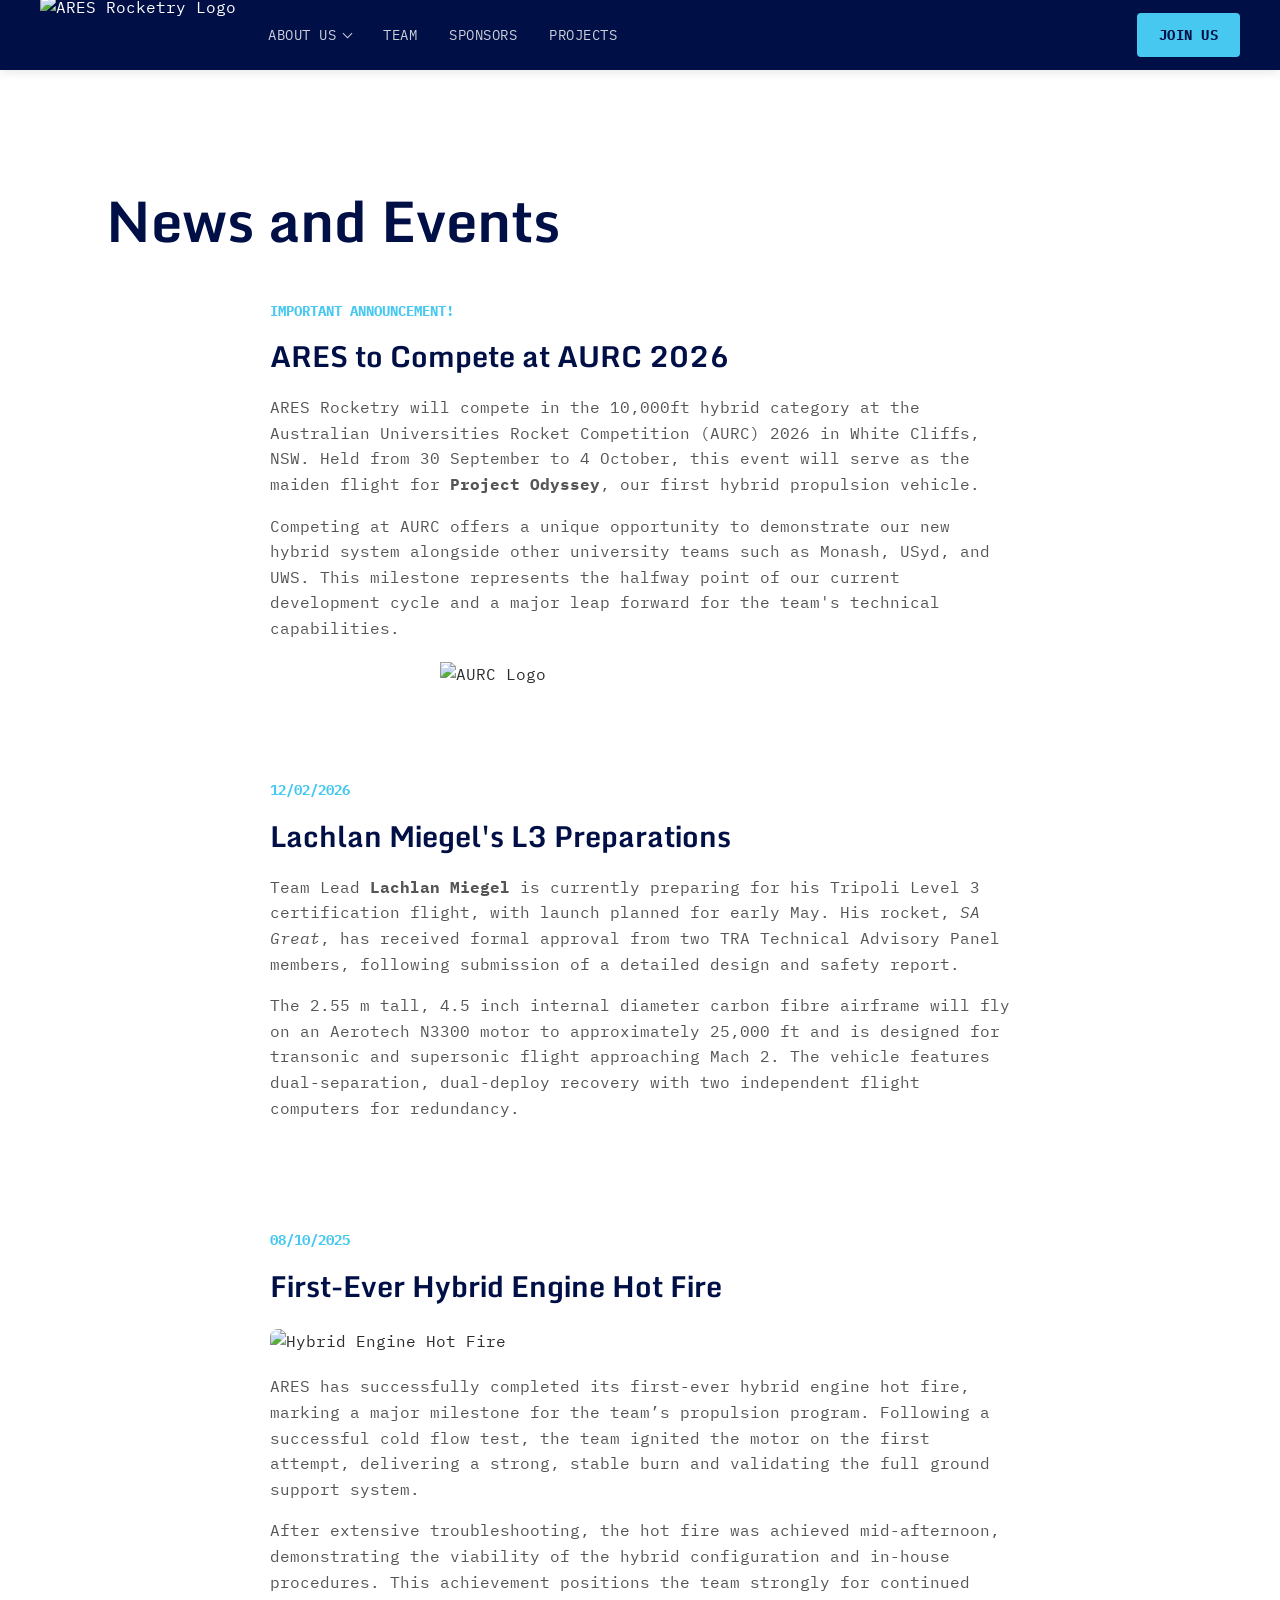
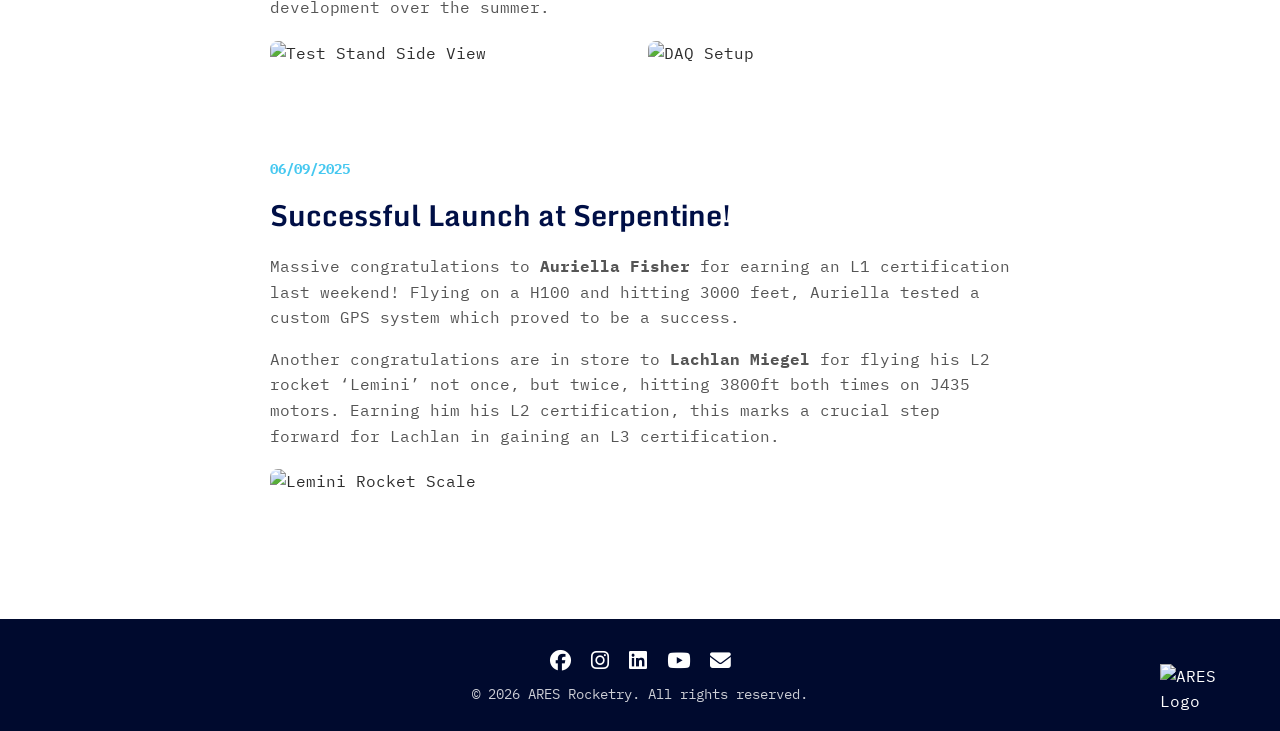
==== news/index.html @ e53140e3 "initial commit: home page has new section, header bar changed, team history moved to its own page" ====
<!DOCTYPE html>
<html lang="en">

<head>
    <meta charset="UTF-8">
    <meta name="viewport" content="width=device-width, initial-scale=1.0">
    <title>News & Events | ARES Rocketry</title>
    <!-- Google Fonts -->
    <link rel="preconnect" href="https://fonts.googleapis.com">
    <link rel="preconnect" href="https://fonts.gstatic.com" crossorigin>
    <link
        href="https://fonts.googleapis.com/css2?family=IBM+Plex+Mono:wght@300;400;600;700&family=Monda:wght@400;700&display=swap"
        rel="stylesheet">
    <link rel="stylesheet" href="../styles.css">
    <link rel="stylesheet" href="https://cdnjs.cloudflare.com/ajax/libs/font-awesome/6.5.1/css/all.min.css"
        crossorigin="anonymous" referrerpolicy="no-referrer">
    <link rel="icon" href="../assets/logos/ARES LOGO-WHITE-BLUE.png" type="image/png">
</head>

<body>

    <!-- Navigation -->
    <header class="header">
        <div class="header__container">
            <a href="/" class="logo">
                <img src="../assets/ares-logo.png" alt="ARES Rocketry Logo" class="logo__img">
            </a>

            <button class="nav-toggle" aria-label="Toggle navigation"><span class="hamburger"></span></button>
            <nav class="nav">
                <ul class="nav__list">
                    <li class="nav__item nav__item--dropdown">
                        <a href="../about/" class="nav__link" aria-haspopup="true">About Us</a>
                        <ul class="nav__dropdown" aria-label="About Us submenu">
                            <li><a href="../timeline/" class="nav__dropdown-link">Timeline</a></li>
                            <li><a href="../news/" class="nav__dropdown-link active">News</a></li>
                            <li><a href="../gallery/" class="nav__dropdown-link">Gallery</a></li>
                        </ul>
                    </li>
                    <li class="nav__item"><a href="../team/" class="nav__link">Team</a></li>
                    <li class="nav__item"><a href="../sponsors/" class="nav__link">Sponsors</a></li>
                    <li class="nav__item"><a href="../projects/" class="nav__link">Projects</a></li>
                    <li class="nav__item nav__item--mobile-only"><a href="../timeline/" class="nav__link">Timeline</a></li>
                    <li class="nav__item nav__item--mobile-only"><a href="../news/" class="nav__link active">News</a></li>
                    <li class="nav__item nav__item--mobile-only"><a href="../gallery/" class="nav__link">Gallery</a></li>
                    <li class="nav__item"><a href="../join/" class="nav__link btn btn--primary">Join Us</a></li>
                </ul>
            </nav>
        </div>
    </header>

    <main>
        <section class="section" style="padding-top: 120px;">
            <div class="container">
                <h1 class="section__title">News and Events</h1>

                <div style="max-width: 800px; margin: 0 auto;">
                    <!-- Article 4 -->
                    <div class="card" style="margin-bottom: 30px; padding: 30px;">
                        <span style="color: var(--color-secondary); font-weight: bold; font-size: 0.9rem;">IMPORTANT
                            ANNOUNCEMENT!</span>
                        <h3 style="margin-top: 10px; font-size: 1.8rem;">ARES to Compete at AURC 2026</h3>

                        <p>
                            ARES Rocketry will compete in the 10,000ft hybrid category at the Australian Universities
                            Rocket Competition (AURC) 2026 in White Cliffs, NSW. Held from 30 September to 4 October,
                            this event will serve as the maiden flight for <strong>Project Odyssey</strong>, our first
                            hybrid propulsion vehicle.
                        </p>
                        <p>
                            Competing at AURC offers a unique opportunity to demonstrate our new hybrid system alongside
                            other university teams such as Monash, USyd, and UWS. This milestone represents the
                            halfway point of our current development cycle and a major leap forward for the team's
                            technical capabilities.
                        </p>

                        <div style="margin-top: 20px; display: flex; justify-content: center;">
                            <img src="../assets/logos/AURClogo.png" alt="AURC Logo"
                                style="max-width: 400px; width: 100%; height: auto; object-fit: contain;">
                        </div>
                    </div>

                    <!-- Article 5 (L3 Attempt) -->
                    <div class="card" style="margin-bottom: 30px; padding: 30px;">
                        <span
                            style="color: var(--color-secondary); font-weight: bold; font-size: 0.9rem;">12/02/2026</span>
                        <h3 style="margin-top: 10px; font-size: 1.8rem;">Lachlan Miegel's L3 Preparations
                        </h3>
                        <p>
                            Team Lead <strong>Lachlan Miegel</strong> is currently preparing for his Tripoli Level 3
                            certification flight, with launch planned for early May. His rocket, <em>SA Great</em>, has
                            received formal approval from two TRA Technical Advisory Panel members, following submission
                            of a detailed design and safety report.
                        </p>
                        <p>
                            The 2.55 m tall, 4.5 inch internal diameter carbon fibre airframe will fly on an Aerotech
                            N3300 motor to approximately 25,000 ft and is designed for transonic and supersonic flight
                            approaching Mach 2. The vehicle features dual-separation, dual-deploy recovery with two
                            independent flight computers for redundancy.
                        </p>
                    </div>
                    <!-- Article 3 -->
                    <div class="card" style="margin-bottom: 30px; padding: 30px;">
                        <span
                            style="color: var(--color-secondary); font-weight: bold; font-size: 0.9rem;">08/10/2025</span>
                        <h3 style="margin-top: 10px; font-size: 1.8rem;">First-Ever Hybrid Engine Hot Fire</h3>

                        <!-- Feature Image -->
                        <div style="margin: 20px 0;">
                            <img src="../assets/ARES Photos/Propulsion/propulsion_1.png" alt="Hybrid Engine Hot Fire"
                                style="width: 100%; height: auto; border-radius: 8px; object-fit: cover; max-height: 400px;">
                        </div>

                        <p>
                            ARES has successfully completed its first-ever hybrid engine hot fire, marking a major
                            milestone for the team’s propulsion program. Following a successful cold flow test, the team
                            ignited the motor on the first attempt, delivering a strong, stable burn and validating the
                            full ground support system.
                        </p>
                        <p>
                            After extensive troubleshooting, the hot fire was achieved mid-afternoon, demonstrating the
                            viability of the hybrid configuration and in-house procedures. This achievement positions
                            the team strongly for continued development over the summer.
                        </p>
                        <div style="display: flex; gap: 15px; margin-top: 20px; flex-wrap: wrap;">
                            <img src="../assets/ARES Photos/Propulsion/test_stand_side.jpeg" alt="Test Stand Side View"
                                style="flex: 1; min-width: 200px; border-radius: 8px; object-fit: cover;">
                            <img src="../assets/ARES Photos/Propulsion/jack_daq.jpeg" alt="DAQ Setup"
                                style="flex: 1; min-width: 200px; border-radius: 8px; object-fit: cover;">
                        </div>
                    </div>

                    <!-- Article 1 -->
                    <div class="card" style="margin-bottom: 30px; padding: 30px;">
                        <span
                            style="color: var(--color-secondary); font-weight: bold; font-size: 0.9rem;">06/09/2025</span>
                        <h3 style="margin-top: 10px; font-size: 1.8rem;">Successful Launch at Serpentine!</h3>
                        <p>
                            Massive congratulations to <strong>Auriella Fisher</strong> for earning an L1 certification
                            last weekend! Flying on a H100 and hitting 3000 feet, Auriella tested a custom GPS system
                            which proved to be a success.
                        </p>
                        <p>
                            Another congratulations are in store to <strong>Lachlan Miegel</strong> for flying his L2
                            rocket ‘Lemini’ not once, but twice, hitting 3800ft both times on J435 motors. Earning him
                            his L2
                            certification, this marks a crucial step forward for Lachlan in gaining an L3 certification.
                        </p>
                        <div style="display: flex; gap: 15px; margin-top: 20px; flex-wrap: wrap;">
                            <img src="../assets/ARES Photos/news_posts/leminiScale.jpeg" alt="Lemini Rocket Scale"
                                style="flex: 1; min-width: 250px; border-radius: 8px; object-fit: cover;">
                        </div>
                    </div>
                </div>
            </div>
        </section>
    </main>

    <footer class="footer">
        <div class="container footer__container">
            <div class="footer__copyright">
                <p>
                    &copy;
                    <script>document.write(new Date().getFullYear())</script>
                    ARES Rocketry. All rights reserved.
                </p>
            </div>

            <div class="footer__socials">
                <a href="https://www.facebook.com/unimelbARES/" target="_blank" rel="noopener" aria-label="Facebook">
                    <i class="fab fa-facebook"></i>
                </a>
                <a href="https://www.instagram.com/aresunimelb/?hl=en" target="_blank" rel="noopener"
                    aria-label="Instagram">
                    <i class="fab fa-instagram"></i>
                </a>
                <a href="https://au.linkedin.com/company/aresunimelb" target="_blank" rel="noopener"
                    aria-label="LinkedIn">
                    <i class="fab fa-linkedin"></i>
                </a>
                <a href="https://www.youtube.com/channel/UCSasWA_I84a9hVrnzslJ3YQ" target="_blank" rel="noopener"
                    aria-label="YouTube">
                    <i class="fab fa-youtube"></i>
                </a>
                <a href="mailto:ares-rocketry@unimelb.edu.au" aria-label="Email">
                    <i class="fas fa-envelope"></i>
                </a>
            </div>

            <div class="footer__logo">
                <img src="../assets/ares-logo.png" alt="ARES Logo">
            </div>
        </div>
    </footer>
    <script src="../script.js"></script>
</body>

</html>
---- styles.css ----
:root {
    /* Colors - University of Melbourne ARES Theme */
    --color-primary: #000f46;
    /* Deep Navy */
    --color-secondary: #46c8f0;
    /* Light Cyan/Blue */
    --color-white: #ffffff;
    --color-bg-light: #f5f7fa;
    --color-text-main: #2d2d2d;
    --color-text-muted: #555555;

    /* Typography */
    --font-heading: 'Monda', sans-serif;
    --font-body: 'IBM Plex Mono', monospace;

    /* Spacing */
    --spacing-sm: 8px;
    --spacing-md: 16px;
    --spacing-lg: 32px;
    --spacing-xl: 64px;

    /* Border Radius */
    --radius-sm: 4px;
    --radius-md: 8px;

    /* Shadows */
    --shadow-card: 0 4px 12px rgba(0, 0, 0, 0.08);
    --shadow-hover: 0 8px 24px rgba(0, 0, 0, 0.12);
}

/* Reset & Global */
* {
    box-sizing: border-box;
    margin: 0;
    padding: 0;
}

html {
    scroll-behavior: smooth;
    height: 100%;
}

body {
    font-family: var(--font-body);
    background-color: var(--color-white);
    color: var(--color-text-main);
    line-height: 1.6;
    overflow-x: hidden;
    min-height: 100%;
    display: flex;
    flex-direction: column;
}

main {
    flex: 1;
}

img {
    max-width: 100%;
    display: block;
}

a {
    text-decoration: none;
    color: inherit;
    transition: color 0.2s ease;
}

ul {
    list-style: none;
}

/* Typography */
h1,
h2,
h3,
h4,
h5,
h6 {
    font-family: var(--font-heading);
    font-weight: 700;
    color: var(--color-primary);
    margin-bottom: var(--spacing-md);
}

h1 {
    font-size: 3.5rem;
    line-height: 1.1;
}

h2 {
    font-size: 2.5rem;
    text-align: center;
    position: relative;
    padding-bottom: var(--spacing-sm);
}

h2::after {
    content: '';
    display: block;
    width: 60px;
    height: 3px;
    background: var(--color-secondary);
    margin: var(--spacing-sm) auto 0;
}

p {
    margin-bottom: var(--spacing-md);
    color: var(--color-text-muted);
}

/* Layout Utilities */
.container {
    width: 90%;
    max-width: 1100px;
    margin: 0 auto;
    padding: 0 var(--spacing-md);
}

.section {
    padding: var(--spacing-xl) 0;
}

.section:nth-child(even) {
    background-color: var(--color-bg-light);
}

/* Header */
.header {
    position: sticky;
    top: 0;
    left: 0;
    width: 100%;
    z-index: 1000;
    background: var(--color-primary);
    color: var(--color-white);
    box-shadow: 0 2px 10px rgba(0, 0, 0, 0.1);
}

.header__container {
    display: flex;
    justify-content: space-between;
    align-items: center;
    height: 70px;
    padding: 0 40px;
    max-width: none;
    width: 100%;
}

/* Logo Dropdown */
.logo {
    display: block;
    cursor: pointer;
    flex-shrink: 0;
}

.logo__img {
    height: 80px;
    width: auto;
    display: block;
    border-radius: 0;
    /* hard reset */
    background: none;
    /* remove badge background */
    padding: 0;
    /* remove badge padding */
}

/* Header brand group - not used in new design */
.header__brand-group {
    display: none;
}

.extra-menu-container,
.extra-menu-btn,
.extra-dropdown-menu {
    display: none;
}

/* Navigation list */
.nav__list {
    display: flex;
    height: 70px;
}

.nav__item {
    height: 100%;
    display: flex;
    align-items: center;
}

.nav__link {
    padding: 0 var(--spacing-md);
    height: 100%;
    display: flex;
    align-items: center;
    font-weight: 400;
    font-size: 0.9rem;
    text-transform: uppercase;
    letter-spacing: 0.5px;
    color: rgba(255, 255, 255, 0.8);
    transition: background 0.3s ease, color 0.3s ease;
}

.nav__link:hover {
    background: rgba(255, 255, 255, 0.1);
    color: var(--color-white);
}

/* Active page highlight */
.nav__link.active {
    color: var(--color-white);
    border-bottom: 2px solid var(--color-secondary);
}

/* Special styling for Join Us button in nav */
.nav__link.btn {
    background: var(--color-secondary);
    color: var(--color-primary);
    height: auto;
    padding: 8px 20px;
    border-radius: var(--radius-sm);
    margin-left: var(--spacing-md);
}

.nav__link.btn:hover {
    background: #fff;
}

/* Desktop header navigation. */
@media (min-width: 769px) {
    .nav {
        flex: 1;
        margin-left: var(--spacing-md);
    }

    .nav__list {
        width: 100%;
    }

    .nav__item:last-child {
        margin-left: auto;
    }

    .nav__item:last-child .nav__link.btn {
        margin-left: 0;
    }

    .nav__item--mobile-only {
        display: none;
    }

    .nav__item--dropdown {
        position: relative;
    }

    .nav__item--dropdown > .nav__link::after {
        content: '';
        width: 6px;
        height: 6px;
        margin-left: 8px;
        border-right: 1px solid currentColor;
        border-bottom: 1px solid currentColor;
        transform: translateY(-2px) rotate(45deg);
    }

    .nav__dropdown {
        position: absolute;
        top: 100%;
        left: 0;
        min-width: 180px;
        padding: var(--spacing-xs) 0;
        background: var(--color-primary);
        box-shadow: 0 8px 20px rgba(0, 0, 0, 0.2);
        opacity: 0;
        visibility: hidden;
        transform: translateY(-6px);
        transition: opacity 0.2s ease, transform 0.2s ease, visibility 0.2s ease;
    }

    .nav__item--dropdown:hover .nav__dropdown,
    .nav__item--dropdown:focus-within .nav__dropdown {
        opacity: 1;
        visibility: visible;
        transform: translateY(0);
    }

    .nav__dropdown-link {
        display: block;
        padding: 12px var(--spacing-md);
        color: rgba(255, 255, 255, 0.8);
        font-size: 0.9rem;
        font-weight: 400;
        letter-spacing: 0.5px;
        text-transform: uppercase;
        white-space: nowrap;
        transition: background 0.3s ease, color 0.3s ease;
    }

    .nav__dropdown-link:hover,
    .nav__dropdown-link:focus-visible {
        background: rgba(255, 255, 255, 0.1);
        color: var(--color-white);
    }

    .nav__dropdown-link.active {
        background: rgba(255, 255, 255, 0.1);
        color: var(--color-white);
        box-shadow: inset 2px 0 var(--color-secondary);
    }
}

.nav__dropdown {
    display: none;
}

@media (min-width: 769px) {
    .nav__dropdown {
        display: block;
    }
}

/* Mobile Nav Toggle */
.nav-toggle {
    display: none;
    background: none;
    border: none;
    cursor: pointer;
    padding: var(--spacing-sm);
}

.hamburger {
    display: block;
    width: 24px;
    height: 2px;
    background: var(--color-white);
    position: relative;
    transition: background 0.3s;
}

.hamburger::before,
.hamburger::after {
    content: '';
    position: absolute;
    width: 100%;
    height: 2px;
    background: var(--color-white);
    left: 0;
    transition: top 0.3s, transform 0.3s;
}

.hamburger::before {
    top: -6px;
}

.hamburger::after {
    top: 6px;
}

/* Buttons */
.btn {
    display: inline-block;
    padding: 12px 28px;
    border-radius: var(--radius-sm);
    font-family: var(--font-body);
    font-weight: 700;
    text-transform: uppercase;
    cursor: pointer;
    transition: all 0.3s ease;
    border: 2px solid transparent;
    text-align: center;
}

.btn--primary {
    background: var(--color-secondary);
    color: var(--color-primary);
}

.btn--primary:hover {
    background: #3bb0d6;
    color: var(--color-white);
}

.btn--large {
    padding: 14px 34px;
    font-size: 1.1rem;
}

.btn--outline {
    background: transparent;
    border-color: var(--color-white);
    color: var(--color-white);
}

.btn--outline:hover {
    background: var(--color-white);
    color: var(--color-primary);
}

/* Hero Section */
.hero {
    height: 100vh;
    min-height: 100vh;
    display: flex;
    align-items: center;
    position: relative;
    overflow: hidden;
    color: var(--color-white);
    margin-top: -70px;
    padding-top: 70px;
}

.parallax-background {
    position: absolute;
    inset: -18%;
    z-index: 0;
    background-size: cover;
    background-position: center;
    background-repeat: no-repeat;
    pointer-events: none;
    transform: translate3d(0, var(--parallax-y, 0), 0);
    will-change: transform;
}

.hero__background {
    background-image: linear-gradient(rgba(0, 15, 70, 0.8), rgba(0, 15, 70, 0.6)), url('assets/ARES Photos/clean_florence.png');
}

.hero__container {
    display: flex;
    align-items: center;
    justify-content: space-between;
    gap: var(--spacing-xl);
    width: 100%;
    position: relative;
    z-index: 1;
}

.hero__content {
    max-width: 600px;
    margin-top: 70px;
    flex: 1;
}

.hero__logo {
    flex-shrink: 0;
    display: flex;
    align-items: center;
    justify-content: center;
}

.hero__logo-img {
    width: 500px;
    height: auto;
    filter: drop-shadow(0 10px 30px rgba(0, 0, 0, 0.5));
}

.hero__title {
    color: var(--color-white);
    margin-bottom: var(--spacing-md);
    text-shadow: 0 2px 4px rgba(0, 0, 0, 0.3);
}

.hero__subtitle {
    font-size: 1.4rem;
    color: rgba(255, 255, 255, 0.9);
    margin-bottom: var(--spacing-lg);
    font-weight: 300;
}

.hero__actions {
    display: flex;
    gap: var(--spacing-md);
}

.home-page .hero__container {
    justify-content: center;
}

.home-page .hero__content {
    max-width: 1000px;
    margin: 0 auto;
    text-align: center;
}

.home-page .hero__subtitle {
    font-size: 3.5rem;
    line-height: 1.25;
    font-family: var(--font-body);
}

.home-page .home-feature__text {
    font-size: 2.8rem;
    line-height: 1.25;
}

.home-page .hero__actions {
    justify-content: center;
}

.home-feature {
    min-height: 50vh;
    display: flex;
    align-items: center;
    position: relative;
    overflow: hidden;
    color: var(--color-white);
}

.home-feature__background {
    background-image: linear-gradient(rgba(25, 25, 25, 0.82), rgba(50, 50, 50, 0.68)), url('assets/ARES Photos/Propulsion/hotfire.jpeg');
}

.home-feature__content {
    width: 100%;
    text-align: center;
    position: relative;
    z-index: 1;
}

.home-feature__text {
    max-width: 1000px;
    margin: 0 auto;
    color: rgba(255, 255, 255, 0.9);
    font-family: var(--font-body);
    font-weight: 300;
}

.home-feature__button {
    margin-top: var(--spacing-lg);
}

@media (prefers-reduced-motion: reduce) {
    .parallax-background {
        transform: none;
        will-change: auto;
    }
}

.visually-hidden {
    position: absolute;
    width: 1px;
    height: 1px;
    padding: 0;
    margin: -1px;
    overflow: hidden;
    clip: rect(0, 0, 0, 0);
    white-space: nowrap;
    border: 0;
}

/* About Section */
.about__grid {
    display: grid;
    grid-template-columns: 1fr 1fr;
    gap: var(--spacing-xl);
    align-items: center;
}

.about__visual img {
    border-radius: var(--radius-md);
    box-shadow: var(--shadow-card);
}

/* Team Section */
.grid-4-col {
    display: grid;
    grid-template-columns: repeat(4, 1fr);
    gap: var(--spacing-lg);
}

@media (max-width: 900px) {
    .grid-4-col {
        grid-template-columns: repeat(2, 1fr);
    }
}

@media (max-width: 600px) {
    .grid-4-col {
        grid-template-columns: 1fr;
    }
}

.team__grid {
    display: grid;
    grid-template-columns: repeat(auto-fit, minmax(280px, 1fr));
    gap: var(--spacing-lg);
}

/* Team Cards */
.team-card {
    background: var(--color-white);
    border-radius: var(--radius-md);
    overflow: hidden;
    box-shadow: 0 4px 12px rgba(0, 0, 0, 0.1);
    transition: transform 0.3s, box-shadow 0.3s;
    display: flex;
    flex-direction: column;
}

.team-card:hover {
    transform: translateY(-5px);
    box-shadow: 0 8px 20px rgba(0, 0, 0, 0.15);
}

.team-card__image-placeholder {
    width: 100%;
    aspect-ratio: 3 / 4;
    background: linear-gradient(135deg, #667eea 0%, #764ba2 100%);
    display: flex;
    align-items: center;
    justify-content: center;
    position: relative;
    overflow: hidden;
}

.team-card__image-placeholder::before {
    content: '';
    position: absolute;
    width: 100%;
    height: 100%;
    background: rgba(255, 255, 255, 0.1);
}

.team-card__name {
    font-size: 1.25rem;
    font-weight: 700;
    margin: 20px 20px 8px 20px;
    color: var(--color-text-dark);
    text-align: center;
}

.team-card__role {
    font-size: 0.95rem;
    color: var(--color-primary);
    font-weight: 600;
    margin: 0 20px 20px 20px;
    text-align: center;
    text-transform: uppercase;
    letter-spacing: 0.5px;
}

/* Sponsors Section */
.sponsors__grid {
    display: grid;
    grid-template-columns: repeat(auto-fit, minmax(180px, 1fr));
    gap: var(--spacing-lg);
    align-items: center;
    max-width: 900px;
    margin: 0 auto;
}

.sponsor-logo {
    height: 100px;
    background: var(--color-white);
    display: flex;
    align-items: center;
    justify-content: center;
    border: 1px solid #eee;
    border-radius: var(--radius-md);
    color: #ccc;
    font-weight: bold;
    transition: border-color 0.3s;
}

.sponsor-logo:hover {
    border-color: var(--color-secondary);
}

/* Join Section */
.join {
    background: var(--color-white);
    padding-top: 120px;
}

.join .section__title {
    color: var(--color-primary);
    margin-bottom: 30px;
}


/* Join Page Styles */
.join__card {
    max-width: 900px;
    margin: 0 auto;
    padding: 50px;
    background: var(--color-white);
    text-align: left;
}


.join__card .intro-text {
    font-size: 1.1rem;
    line-height: 1.8;
    margin-bottom: 40px;
}

.join__card h2 {
    color: var(--color-primary);
    margin-top: 40px;
    margin-bottom: 20px;
    font-size: 1.8rem;
}

.recruitment-steps {
    margin: 20px 0 20px 30px;
    line-height: 1.8;
}

.recruitment-steps li {
    margin-bottom: 12px;
    font-weight: 500;
}

.eligibility-list {
    margin: 20px 0 20px 30px;
    line-height: 1.8;
}

.eligibility-list li {
    margin-bottom: 12px;
}

.alternative-options {
    margin-top: 30px;
    display: grid;
    gap: 25px;
}

.option-card {
    background: var(--color-bg-light);
    padding: 25px;
    border-radius: var(--radius-md);
    border-left: 4px solid var(--color-secondary);
}

.option-card h3 {
    color: var(--color-primary);
    margin-bottom: 12px;
    font-size: 1.3rem;
}

.option-card p {
    margin: 0;
    line-height: 1.7;
}

.option-card a {
    color: var(--color-primary);
    font-weight: 600;
    text-decoration: underline;
}

.option-card a:hover {
    color: var(--color-secondary);
}

/* Footer */
.footer {
    background: #000a2e;
    /* Darker Navy */
    color: var(--color-white);
    padding: 16px 0;
}

.footer__container {
    display: flex;
    flex-direction: column;
    justify-content: center;
    align-items: center;
    gap: 6px;
    max-width: none;
    min-height: 80px;
    width: 100%;
    padding: 0 40px;
    position: relative;
}

.footer__copyright {
    order: 2;
    text-align: center;
}

.footer__copyright p {
    margin: 0;
    font-size: 0.85rem;
    color: rgba(255, 255, 255, 0.8);
}

.footer__socials {
    display: flex;
    gap: 20px;
    align-items: center;
    order: 1;
    flex-shrink: 0;
}

.footer__socials a {
    color: var(--color-white);
    font-size: 1.3rem;
    transition: color 0.3s ease, transform 0.3s ease;
    display: inline-block;
}

.footer__socials a:hover {
    color: var(--color-secondary);
    transform: scale(1.1);
}

.footer__logo {
    display: flex;
    justify-content: flex-end;
    align-items: flex-end;
    position: absolute;
    right: 40px;
    bottom: 0;
}

.footer__logo img {
    width: 80px;
    height: auto;
}

/* Sub-team Blocks */
.subteam-block {
    display: grid;
    grid-template-columns: 1fr;
    gap: var(--spacing-xl);
    margin-bottom: var(--spacing-xl);
    align-items: start;
    padding: var(--spacing-lg);
    background: var(--color-white);
    border-radius: var(--radius-md);
    box-shadow: var(--shadow-card);
}

.subteam-block__content {
    grid-column: 1;
    grid-row: 1;
}

.subteam-block__image {
    grid-column: 1;
    width: 100%;
    min-height: 500px;
}

/* Support for multiple images - display below text at full width */
.subteam-block:has(.subteam-block__image:nth-child(3)) .subteam-block__image:nth-child(2) {
    grid-row: 2;
}

.subteam-block:has(.subteam-block__image:nth-child(3)) .subteam-block__image:nth-child(3) {
    grid-row: 3;
}

/* Single image layout */
.subteam-block:has(.subteam-block__image:nth-child(2):last-child) .subteam-block__image {
    grid-row: 2;
}

.subteam-block.reverse {
    direction: RTL;
}

.subteam-block.reverse .subteam-block__content {
    direction: LTR;
}

.subteam-block__content h3 {
    margin-bottom: var(--spacing-sm);
    color: var(--color-primary);
}

.subteam-leads {
    color: var(--color-secondary);
    font-style: italic;
    margin-bottom: var(--spacing-md);
}

.responsibility-list {
    list-style-type: disc;
    margin-left: 20px;
}

.responsibility-list li {
    margin-bottom: 8px;
}

.placeholder-img {
    width: 100%;
    height: 300px;
    background: #f0f0f0;
    border: 2px dashed #ddd;
    display: flex;
    align-items: center;
    justify-content: center;
    color: #999;
    font-weight: bold;
    border-radius: var(--radius-md);
}

/* Footer Fixes (Resetting previous block to match new structure if duplicates exist, ensuring cleanliness) */
/* The styles above handle the new footer structure. */

/* Responsive */
@media (max-width: 768px) {
    .subteam-block {
        grid-template-columns: 1fr;
    }

    .subteam-block.reverse {
        direction: LTR;
    }

    h1 {
        font-size: 2.5rem;
    }

    h2 {
        font-size: 2rem;
    }

    .header__container {
        padding: 0 var(--spacing-md);
    }

    .logo-dropdown-menu {
        position: static;
        box-shadow: none;
        margin-top: 0;
        padding-left: 20px;
        background: transparent;
    }

    .logo-dropdown-menu a {
        color: rgba(255, 255, 255, 0.8);
    }

    .nav-toggle {
        display: block;
    }

    .nav {
        position: fixed;
        top: 70px;
        left: 0;
        width: 100%;
        background: var(--color-primary);
        padding: 0;
        max-height: 0;
        overflow: hidden;
        transition: max-height 0.3s ease;
        border-top: 1px solid rgba(255, 255, 255, 0.1);
    }

    .nav.nav--open {
        max-height: 450px;
    }

    .nav__list {
        flex-direction: column;
        height: auto;
    }

    .nav__item {
        width: 100%;
        height: 50px;
    }

    .nav__link {
        width: 100%;
        padding: 0 var(--spacing-lg);
    }

    .nav__link.btn {
        margin: 10px var(--spacing-lg);
        text-align: center;
        width: calc(100% - 64px);
    }

    .about__grid {
        grid-template-columns: 1fr;
    }

    .footer__container {
        grid-template-columns: 1fr;
    }

    /* Hero mobile adjustments */
    .hero__container {
        flex-direction: column;
        text-align: center;
    }

    .hero__logo {
        display: flex;
        order: -1;
        margin-bottom: var(--spacing-lg);
    }

    .hero__logo-img {
        width: 350px;
        max-width: 90%;
    }

    .hero__content {
        margin-top: 0;
    }

    .hero__actions {
        justify-content: center;
        flex-wrap: wrap;
        padding-bottom: 40px;
    }

    .section.projects {
        padding: 60px 0;
    }

    .project-display {
        padding: 20px;
    }

    .project-hero {
        margin: -20px -20px 20px -20px;
        /* Pull full width (negative margin to counteract padding) */
        width: calc(100% + 40px);
        margin-bottom: 20px;
        border-radius: 8px 8px 0 0;
    }

    .project-hero img {
        height: 250px;
    }

    .project-hero-overlay {
        padding: 20px;
    }

    .project-title {
        font-size: 1.8rem;
    }

    .specs-grid {
        grid-template-columns: 1fr;
        /* Stack specs */
        gap: 15px;
    }
}

/* --- Gallery Styles --- */
.gallery-container {
    column-count: 4;
    column-gap: 20px;
    padding: 20px 0;
}

@media (max-width: 1200px) {
    .gallery-container {
        column-count: 3;
    }
}

@media (max-width: 800px) {
    .gallery-container {
        column-count: 2;
    }
}

@media (max-width: 500px) {
    .gallery-container {
        column-count: 1;
    }
}

.gallery-item {
    width: 100%;
    padding: 0;
    border: 0;
    background: transparent;
    font: inherit;
    text-align: left;
    break-inside: avoid;
    margin-bottom: 20px;
    position: relative;
    cursor: pointer;
    overflow: hidden;
    border-radius: 8px;
    transition: transform 0.3s ease;
    box-shadow: 0 4px 6px rgba(0, 0, 0, 0.1);
}

.gallery-item:focus-visible,
.lightbox-close:focus-visible,
.timeline-item:focus-visible {
    outline: 3px solid var(--color-secondary);
    outline-offset: 3px;
}

.gallery-item img {
    width: 100%;
    height: auto;
    display: block;
    transition: transform 0.5s ease;
}

.gallery-item:hover {
    transform: translateY(-5px);
    box-shadow: 0 10px 20px rgba(0, 0, 0, 0.15);
}

.gallery-item:hover img {
    transform: scale(1.03);
}

/* Lightbox styles */
.lightbox {
    position: fixed;
    top: 0;
    left: 0;
    width: 100%;
    height: 100%;
    background: rgba(0, 0, 0, 0.9);
    display: flex;
    justify-content: center;
    align-items: center;
    z-index: 2000;
    opacity: 0;
    pointer-events: none;
    transition: opacity 0.3s ease;
}

.lightbox.active {
    opacity: 1;
    pointer-events: auto;
}

.lightbox img {
    max-width: 90%;
    max-height: 90%;
    border-radius: 4px;
    box-shadow: 0 0 20px rgba(0, 0, 0, 0.5);
    object-fit: contain;
}

.lightbox-close {
    position: absolute;
    top: 20px;
    right: 30px;
    color: white;
    font-size: 40px;
    cursor: pointer;
    background: none;
    border: none;
    padding: 10px;
    line-height: 1;
    transition: color 0.3s ease;
}

.lightbox-close:hover {
    color: var(--color-secondary);
}

/* Footer mobile adjustments - inside existing @media (max-width: 768px) */
@media (max-width: 768px) {
    .home-page .hero__subtitle {
        font-size: clamp(2rem, 10vw, 2.75rem);
        line-height: 1.2;
    }

    .home-page .home-feature__text {
        font-size: clamp(1.75rem, 8vw, 2.4rem);
    }

    .footer__container {
        flex-direction: column;
        gap: var(--spacing-md);
        text-align: center;
    }

    .footer__copyright {
        order: 2;
    }

    .footer__socials {
        order: 1;
    }

    .footer__logo {
        order: 3;
        justify-content: center;
        position: static;
    }
}

/* Animations */
@keyframes fadeInUp {
    from {
        opacity: 0;
        transform: translateY(20px);
    }

    to {
        opacity: 1;
        transform: translateY(0);
    }
}

.animate-on-scroll {
    opacity: 0;
    transform: translateY(30px);
    transition: opacity 0.8s ease-out, transform 0.8s ease-out;
}

.animate-on-scroll.visible {
    opacity: 1;
    transform: translateY(0);
}

.hero-animate {
    opacity: 0;
    animation: fadeInUp 0.8s ease-out both;
}

.delay-100 {
    animation-delay: 0.1s;
    transition-delay: 0.1s;
}

.delay-200 {
    animation-delay: 0.2s;
    transition-delay: 0.2s;
}

.delay-300 {
    animation-delay: 0.3s;
    transition-delay: 0.3s;
}

/* Animations */
.animate-on-scroll.fadeInUp {
    animation: fadeInUp 0.8s ease-out forwards;
}

@keyframes fadeInUp {
    from {
        opacity: 0;
        transform: translateY(20px);
    }

    to {
        opacity: 1;
        transform: translateY(0);
    }
}

.animate-on-scroll {
    opacity: 0;
    /* Initially hidden */
}

.animate-on-scroll.visible {
    animation: fadeInUp 0.8s ease-out forwards;
}

.hero-animate {
    opacity: 0;
    animation: fadeInUp 0.8s ease-out both;
}

.delay-100 {
    animation-delay: 0.1s;
}

.delay-200 {
    animation-delay: 0.2s;
}

.delay-300 {
    animation-delay: 0.3s;
}

.delay-400 {
    animation-delay: 0.4s;
}

.delay-500 {
    animation-delay: 0.5s;
}

/* History Timeline Styles (Migrated from projects.html) */
.history-timeline-container {
    position: relative;
    max-width: 1100px;
    /* Increased from 900px for larger images */
    margin: 0 auto;
    padding: 40px 0;
}

.history-timeline-container::after {
    content: '';
    position: absolute;
    width: 3px;
    /* Smooth gradient transition to light blue for future section */
    background: linear-gradient(to bottom, var(--color-primary) 45%, var(--color-secondary) 100%);
    top: 0;
    bottom: 0;
    left: 50%;
    margin-left: -1.5px;
    box-shadow: 0 0 10px rgba(0, 96, 169, 0.3);
}

.history-timeline-entry {
    padding: 15px 50px;
    position: relative;
    background-color: inherit;
    width: 50%;
}

.history-timeline-entry::after {
    content: '';
    position: absolute;
    width: 50px;
    height: 25px;
    background-color: transparent;
    border-bottom: 3px solid var(--color-primary);
    top: 50%;
    transform: translateY(-50%);
    z-index: 2;
}

.history-timeline-entry.future {
    opacity: 0.85;
}

.history-timeline-entry.future::after {
    background-color: transparent;
    border-bottom: 3px dashed var(--color-secondary);
    border-right: 3px dashed var(--color-secondary);
    /* Needs to match curve side */
    height: 25px;
}

/* Specific borders for curves */
.history-timeline-entry.left::after {
    right: -1.5px;
    /* Half of center line width (3px) to align perfectly */
    border-right: 3px solid var(--color-primary);
    border-bottom-right-radius: 20px;
    border-left: none;
    border-top: none;
}

.history-timeline-entry.right::after {
    left: -1.5px;
    /* Half of center line width (3px) to align perfectly */
    border-left: 3px solid var(--color-primary);
    border-bottom-left-radius: 20px;
    border-right: none;
    border-top: none;
}

/* Future lines dashed */
.history-timeline-entry.future.left::after {
    border-right: 3px dashed var(--color-secondary);
    border-bottom: 3px dashed var(--color-secondary);
}

.history-timeline-entry.future.right::after {
    border-left: 3px dashed var(--color-secondary);
    border-bottom: 3px dashed var(--color-secondary);
}

.history-timeline-entry.future .history-content {
    border-left: none;
    /* Removed as per request */
}

.history-timeline-entry.left {
    left: 0;
    text-align: right;
    padding-right: 70px;
    /* Increase padding to accommodate curve */
}

.history-timeline-entry.right {
    left: 50%;
    padding-left: 70px;
    /* Increase padding to accommodate curve */
}

/* Remove the triangle pointers if lines go directly to box */
.history-timeline-entry.left::before,
.history-timeline-entry.right::before {
    display: none;
}

/* Timeline Images */
.timeline-image {
    padding: 15px 50px;
    position: relative;
    background-color: transparent;
    width: 50%;
    margin-top: -150px;
    /* Overlap with previous entry */
    z-index: 2;
}

.timeline-image.left {
    left: 0;
}

.timeline-image.right {
    left: 50%;
}

.timeline-image img {
    width: 100%;
    max-width: 800px;
    height: auto;
    max-height: 600px;
    object-fit: cover;
    border-radius: 8px;
    box-shadow: 0 4px 12px rgba(0, 0, 0, 0.15);
    transition: transform 0.3s ease, box-shadow 0.3s ease;
    background: white;
}

.timeline-image img:hover {
    transform: scale(1.05);
    box-shadow: 0 8px 20px rgba(0, 0, 0, 0.25);
    z-index: 3;
}

/* Update mobile styles for lines */
@media screen and (max-width: 600px) {
    .history-timeline-container::after {
        left: 31px;
        margin-left: 0;
    }

    .history-timeline-entry {
        width: 100%;
        padding-left: 70px;
        padding-right: 25px;
        text-align: left;
        /* Reset text align */
    }

    .history-timeline-entry::after {
        left: 31px;
        width: 40px;
        height: 25px;
        /* Reset to standard curve for left-aligned mobile */
        right: auto;
        border-left: 3px solid var(--color-primary);
        border-bottom-left-radius: 20px;
        border-right: none;

        /* But wait, main line is on left. Content is on right. */
        /* Curve should go from Line (Left) to Content (Right). */
        /* So it needs border-left (vertical) and border-bottom (horizontal). */
        /* And border-bottom-left-radius. */
    }

    .history-timeline-entry.left::after,
    .history-timeline-entry.right::after {
        left: 31px;
        right: auto;
        border-left: 3px solid var(--color-primary);
        border-bottom-left-radius: 20px;
        border-right: none;
        border-bottom-right-radius: 0;
    }

    .history-timeline-entry.future.left::after,
    .history-timeline-entry.future.right::after {
        border-left: 3px dashed var(--color-secondary);
        border-bottom: 3px dashed var(--color-secondary);
        border-right: none;
    }

    .history-timeline-entry.right {
        left: 0%;
    }

    /* Hide triangles on mobile too */
    .history-timeline-entry.left::before,
    .history-timeline-entry.right::before {
        display: none;
    }

    .timeline-image {
        width: 100%;
        padding-left: 70px;
        padding-right: 25px;
        left: 0%;
        margin-top: 0;
        margin-bottom: 30px;
    }

    .timeline-image.right {
        left: 0%;
    }
}
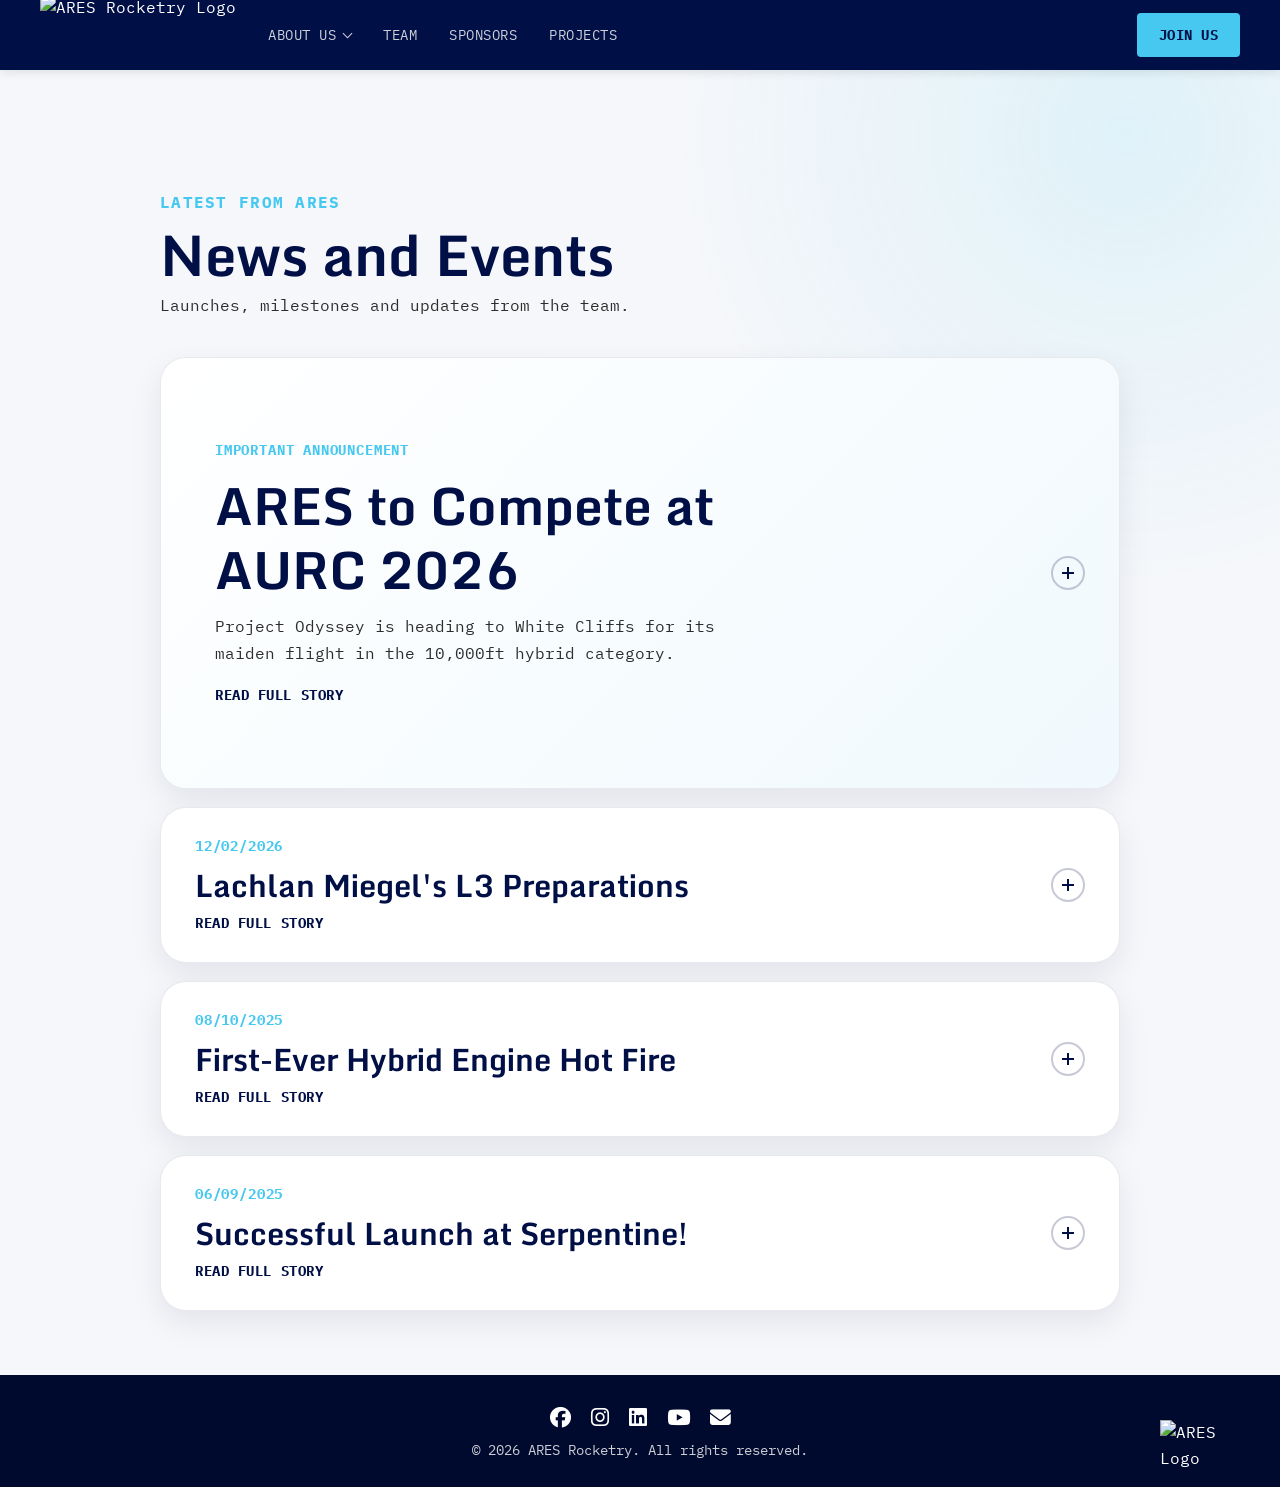
==== commit 2c632990: "added new news page layout" ====
--- a/news/index.html
+++ b/news/index.html
@@ -5,7 +5,6 @@
     <meta charset="UTF-8">
     <meta name="viewport" content="width=device-width, initial-scale=1.0">
     <title>News & Events | ARES Rocketry</title>
-    <!-- Google Fonts -->
     <link rel="preconnect" href="https://fonts.googleapis.com">
     <link rel="preconnect" href="https://fonts.gstatic.com" crossorigin>
     <link
@@ -18,8 +17,6 @@
 </head>
 
 <body>
-
-    <!-- Navigation -->
     <header class="header">
         <div class="header__container">
             <a href="/" class="logo">
@@ -50,107 +47,147 @@
     </header>
 
     <main>
-        <section class="section" style="padding-top: 120px;">
+        <section class="section news-page">
             <div class="container">
-                <h1 class="section__title">News and Events</h1>
-
-                <div style="max-width: 800px; margin: 0 auto;">
-                    <!-- Article 4 -->
-                    <div class="card" style="margin-bottom: 30px; padding: 30px;">
-                        <span style="color: var(--color-secondary); font-weight: bold; font-size: 0.9rem;">IMPORTANT
-                            ANNOUNCEMENT!</span>
-                        <h3 style="margin-top: 10px; font-size: 1.8rem;">ARES to Compete at AURC 2026</h3>
-
-                        <p>
-                            ARES Rocketry will compete in the 10,000ft hybrid category at the Australian Universities
-                            Rocket Competition (AURC) 2026 in White Cliffs, NSW. Held from 30 September to 4 October,
-                            this event will serve as the maiden flight for <strong>Project Odyssey</strong>, our first
-                            hybrid propulsion vehicle.
-                        </p>
-                        <p>
-                            Competing at AURC offers a unique opportunity to demonstrate our new hybrid system alongside
-                            other university teams such as Monash, USyd, and UWS. This milestone represents the
-                            halfway point of our current development cycle and a major leap forward for the team's
-                            technical capabilities.
-                        </p>
-
-                        <div style="margin-top: 20px; display: flex; justify-content: center;">
-                            <img src="../assets/logos/AURClogo.png" alt="AURC Logo"
-                                style="max-width: 400px; width: 100%; height: auto; object-fit: contain;">
-                        </div>
-                    </div>
-
-                    <!-- Article 5 (L3 Attempt) -->
-                    <div class="card" style="margin-bottom: 30px; padding: 30px;">
-                        <span
-                            style="color: var(--color-secondary); font-weight: bold; font-size: 0.9rem;">12/02/2026</span>
-                        <h3 style="margin-top: 10px; font-size: 1.8rem;">Lachlan Miegel's L3 Preparations
-                        </h3>
-                        <p>
-                            Team Lead <strong>Lachlan Miegel</strong> is currently preparing for his Tripoli Level 3
-                            certification flight, with launch planned for early May. His rocket, <em>SA Great</em>, has
-                            received formal approval from two TRA Technical Advisory Panel members, following submission
-                            of a detailed design and safety report.
-                        </p>
-                        <p>
-                            The 2.55 m tall, 4.5 inch internal diameter carbon fibre airframe will fly on an Aerotech
-                            N3300 motor to approximately 25,000 ft and is designed for transonic and supersonic flight
-                            approaching Mach 2. The vehicle features dual-separation, dual-deploy recovery with two
-                            independent flight computers for redundancy.
-                        </p>
-                    </div>
-                    <!-- Article 3 -->
-                    <div class="card" style="margin-bottom: 30px; padding: 30px;">
-                        <span
-                            style="color: var(--color-secondary); font-weight: bold; font-size: 0.9rem;">08/10/2025</span>
-                        <h3 style="margin-top: 10px; font-size: 1.8rem;">First-Ever Hybrid Engine Hot Fire</h3>
-
-                        <!-- Feature Image -->
-                        <div style="margin: 20px 0;">
-                            <img src="../assets/ARES Photos/Propulsion/propulsion_1.png" alt="Hybrid Engine Hot Fire"
-                                style="width: 100%; height: auto; border-radius: 8px; object-fit: cover; max-height: 400px;">
-                        </div>
-
-                        <p>
-                            ARES has successfully completed its first-ever hybrid engine hot fire, marking a major
-                            milestone for the team’s propulsion program. Following a successful cold flow test, the team
-                            ignited the motor on the first attempt, delivering a strong, stable burn and validating the
-                            full ground support system.
-                        </p>
-                        <p>
-                            After extensive troubleshooting, the hot fire was achieved mid-afternoon, demonstrating the
-                            viability of the hybrid configuration and in-house procedures. This achievement positions
-                            the team strongly for continued development over the summer.
-                        </p>
-                        <div style="display: flex; gap: 15px; margin-top: 20px; flex-wrap: wrap;">
-                            <img src="../assets/ARES Photos/Propulsion/test_stand_side.jpeg" alt="Test Stand Side View"
-                                style="flex: 1; min-width: 200px; border-radius: 8px; object-fit: cover;">
-                            <img src="../assets/ARES Photos/Propulsion/jack_daq.jpeg" alt="DAQ Setup"
-                                style="flex: 1; min-width: 200px; border-radius: 8px; object-fit: cover;">
-                        </div>
-                    </div>
-
-                    <!-- Article 1 -->
-                    <div class="card" style="margin-bottom: 30px; padding: 30px;">
-                        <span
-                            style="color: var(--color-secondary); font-weight: bold; font-size: 0.9rem;">06/09/2025</span>
-                        <h3 style="margin-top: 10px; font-size: 1.8rem;">Successful Launch at Serpentine!</h3>
-                        <p>
-                            Massive congratulations to <strong>Auriella Fisher</strong> for earning an L1 certification
-                            last weekend! Flying on a H100 and hitting 3000 feet, Auriella tested a custom GPS system
-                            which proved to be a success.
-                        </p>
-                        <p>
-                            Another congratulations are in store to <strong>Lachlan Miegel</strong> for flying his L2
-                            rocket ‘Lemini’ not once, but twice, hitting 3800ft both times on J435 motors. Earning him
-                            his L2
-                            certification, this marks a crucial step forward for Lachlan in gaining an L3 certification.
-                        </p>
-                        <div style="display: flex; gap: 15px; margin-top: 20px; flex-wrap: wrap;">
-                            <img src="../assets/ARES Photos/news_posts/leminiScale.jpeg" alt="Lemini Rocket Scale"
-                                style="flex: 1; min-width: 250px; border-radius: 8px; object-fit: cover;">
-                        </div>
-                    </div>
+                <div class="news-page__intro">
+                    <p class="news-page__eyebrow">Latest from ARES</p>
+                    <h1 class="section__title">News and Events</h1>
+                    <p>Launches, milestones and updates from the team.</p>
+                </div>
+
+                <div class="news-feed">
+                    <details class="news-story news-story--featured">
+                        <summary class="news-story__summary">
+                            <span class="news-story__summary-copy">
+                                <span class="news-story__meta">Important announcement</span>
+                                <span class="news-story__title">ARES to Compete at AURC 2026</span>
+                                <span class="news-story__excerpt">Project Odyssey is heading to White Cliffs for its
+                                    maiden flight in the 10,000ft hybrid category.</span>
+                                <span class="news-story__action">
+                                    <span class="news-story__action-open">Read full story</span>
+                                    <span class="news-story__action-close">Close story</span>
+                                </span>
+                            </span>
+                            <span class="news-story__feature-art">
+                                <img src="../assets/logos/AURClogo.png" alt="">
+                            </span>
+                            <span class="news-story__toggle" aria-hidden="true"></span>
+                        </summary>
+                        <div class="news-story__body">
+                            <p>
+                                ARES Rocketry will compete in the 10,000ft hybrid category at the Australian Universities
+                                Rocket Competition (AURC) 2026 in White Cliffs, NSW. Held from 30 September to 4 October,
+                                this event will serve as the maiden flight for <strong>Project Odyssey</strong>, our first
+                                hybrid propulsion vehicle.
+                            </p>
+                            <p>
+                                Competing at AURC offers a unique opportunity to demonstrate our new hybrid system
+                                alongside other university teams such as Monash, USyd, and UWS. This milestone represents
+                                the halfway point of our current development cycle and a major leap forward for the team's
+                                technical capabilities.
+                            </p>
+                        </div>
+                    </details>
+
+                    <details class="news-story news-story--compact">
+                        <summary class="news-story__summary">
+                            <span class="news-story__summary-copy">
+                                <span class="news-story__meta">12/02/2026</span>
+                                <span class="news-story__title">Lachlan Miegel's L3 Preparations</span>
+                                <span class="news-story__excerpt">A carbon fibre vehicle, a 25,000ft target and the next
+                                    step toward Tripoli Level 3 certification.</span>
+                                <span class="news-story__action">
+                                    <span class="news-story__action-open">Read full story</span>
+                                    <span class="news-story__action-close">Close story</span>
+                                </span>
+                            </span>
+                            <span class="news-story__toggle" aria-hidden="true"></span>
+                        </summary>
+                        <div class="news-story__body">
+                            <p>
+                                Team Lead <strong>Lachlan Miegel</strong> is currently preparing for his Tripoli Level 3
+                                certification flight, with launch planned for early May. His rocket, <em>SA Great</em>, has
+                                received formal approval from two TRA Technical Advisory Panel members, following
+                                submission of a detailed design and safety report.
+                            </p>
+                            <p>
+                                The 2.55 m tall, 4.5 inch internal diameter carbon fibre airframe will fly on an Aerotech
+                                N3300 motor to approximately 25,000 ft and is designed for transonic and supersonic flight
+                                approaching Mach 2. The vehicle features dual-separation, dual-deploy recovery with two
+                                independent flight computers for redundancy.
+                            </p>
+                        </div>
+                    </details>
+
+                    <details class="news-story news-story--compact">
+                        <summary class="news-story__summary">
+                            <span class="news-story__summary-copy">
+                                <span class="news-story__meta">08/10/2025</span>
+                                <span class="news-story__title">First-Ever Hybrid Engine Hot Fire</span>
+                                <span class="news-story__excerpt">A strong, stable burn validates the team's hybrid motor
+                                    and ground support system.</span>
+                                <span class="news-story__action">
+                                    <span class="news-story__action-open">Read full story</span>
+                                    <span class="news-story__action-close">Close story</span>
+                                </span>
+                            </span>
+                            <span class="news-story__toggle" aria-hidden="true"></span>
+                        </summary>
+                        <div class="news-story__body">
+                            <img class="news-story__hero-image"
+                                src="../assets/ARES Photos/Propulsion/propulsion_1.png"
+                                alt="Hybrid engine firing on the ARES test stand">
+                            <p>
+                                ARES has successfully completed its first-ever hybrid engine hot fire, marking a major
+                                milestone for the team's propulsion program. Following a successful cold flow test, the
+                                team ignited the motor on the first attempt, delivering a strong, stable burn and
+                                validating the full ground support system.
+                            </p>
+                            <p>
+                                After extensive troubleshooting, the hot fire was achieved mid-afternoon, demonstrating
+                                the viability of the hybrid configuration and in-house procedures. This achievement
+                                positions the team strongly for continued development over the summer.
+                            </p>
+                            <div class="news-story__gallery">
+                                <img src="../assets/ARES Photos/Propulsion/test_stand_side.jpeg"
+                                    alt="Hybrid engine test stand from the side">
+                                <img src="../assets/ARES Photos/Propulsion/jack_daq.jpeg"
+                                    alt="Data acquisition setup used during the engine test">
+                            </div>
+                        </div>
+                    </details>
+
+                    <details class="news-story news-story--compact">
+                        <summary class="news-story__summary">
+                            <span class="news-story__summary-copy">
+                                <span class="news-story__meta">06/09/2025</span>
+                                <span class="news-story__title">Successful Launch at Serpentine!</span>
+                                <span class="news-story__excerpt">Two certification milestones and a successful custom GPS
+                                    test during a busy launch weekend.</span>
+                                <span class="news-story__action">
+                                    <span class="news-story__action-open">Read full story</span>
+                                    <span class="news-story__action-close">Close story</span>
+                                </span>
+                            </span>
+                            <span class="news-story__toggle" aria-hidden="true"></span>
+                        </summary>
+                        <div class="news-story__body">
+                            <p>
+                                Massive congratulations to <strong>Auriella Fisher</strong> for earning an L1
+                                certification last weekend! Flying on a H100 and hitting 3000 feet, Auriella tested a
+                                custom GPS system which proved to be a success.
+                            </p>
+                            <p>
+                                Another congratulations are in store to <strong>Lachlan Miegel</strong> for flying his L2
+                                rocket <em>Lemini</em> not once, but twice, hitting 3800ft both times on J435 motors.
+                                Earning him his L2 certification, this marks a crucial step forward for Lachlan in gaining
+                                an L3 certification.
+                            </p>
+                            <img class="news-story__hero-image"
+                                src="../assets/ARES Photos/news_posts/leminiScale.jpeg"
+                                alt="Lemini rocket displayed beside a scale reference">
+                        </div>
+                    </details>
                 </div>
             </div>
         </section>
--- a/styles.css
+++ b/styles.css
@@ -665,6 +665,293 @@
 
 .sponsor-logo:hover {
     border-color: var(--color-secondary);
+}
+
+/* News Page */
+.news-page {
+    padding-top: 120px;
+    background:
+        radial-gradient(circle at 88% 5%, rgba(70, 200, 240, 0.12), transparent 28rem),
+        var(--color-bg-light);
+}
+
+.news-page__intro,
+.news-feed {
+    max-width: 960px;
+    margin-inline: auto;
+}
+
+.news-page__intro {
+    margin-bottom: 38px;
+}
+
+.news-page__intro .section__title {
+    margin-bottom: 8px;
+}
+
+.news-page__intro > p:last-child {
+    margin: 0;
+    color: var(--color-text-light);
+}
+
+.news-page__eyebrow {
+    margin: 0 0 8px;
+    color: var(--color-secondary);
+    font-weight: 700;
+    letter-spacing: 0.08em;
+    text-transform: uppercase;
+}
+
+.news-feed {
+    display: grid;
+    gap: 18px;
+}
+
+.news-story {
+    overflow: hidden;
+    background: var(--color-white);
+    border: 1px solid rgba(0, 15, 70, 0.09);
+    border-radius: 26px;
+    box-shadow: 0 12px 32px rgba(0, 15, 70, 0.08);
+    transition: box-shadow 0.25s ease, transform 0.25s ease;
+}
+
+.news-story:hover {
+    box-shadow: 0 16px 38px rgba(0, 15, 70, 0.13);
+    transform: translateY(-2px);
+}
+
+.news-story[open] {
+    transform: none;
+}
+
+.news-story__summary {
+    position: relative;
+    display: flex;
+    align-items: center;
+    gap: 36px;
+    padding: 28px 76px 28px 34px;
+    cursor: pointer;
+    list-style: none;
+}
+
+.news-story__summary::-webkit-details-marker {
+    display: none;
+}
+
+.news-story__summary:focus-visible {
+    outline: 3px solid var(--color-secondary);
+    outline-offset: -3px;
+}
+
+.news-story--featured > .news-story__summary {
+    min-height: 430px;
+    padding: 52px 88px 52px 54px;
+    background: linear-gradient(135deg, #ffffff 0%, #f0f9fd 100%);
+}
+
+.news-story--compact > .news-story__summary {
+    min-height: 150px;
+}
+
+.news-story__summary-copy {
+    display: flex;
+    flex: 1 1 auto;
+    flex-direction: column;
+    align-items: flex-start;
+    min-width: 0;
+}
+
+.news-story__meta {
+    color: var(--color-secondary);
+    font-size: 0.85rem;
+    font-weight: 700;
+    letter-spacing: 0.06em;
+    text-transform: uppercase;
+}
+
+.news-story__title {
+    margin-top: 8px;
+    color: var(--color-primary);
+    font-family: var(--font-heading);
+    font-size: clamp(1.35rem, 2.4vw, 2rem);
+    font-weight: 700;
+    line-height: 1.25;
+}
+
+.news-story--featured .news-story__title {
+    max-width: 570px;
+    margin-top: 12px;
+    font-size: clamp(2rem, 4vw, 3.25rem);
+}
+
+.news-story__excerpt {
+    display: none;
+    max-width: 640px;
+    margin-top: 12px;
+    color: var(--color-text-light);
+    line-height: 1.65;
+}
+
+.news-story--featured .news-story__excerpt {
+    display: block;
+}
+
+.news-story__action {
+    margin-top: 18px;
+    color: var(--color-primary);
+    font-size: 0.86rem;
+    font-weight: 700;
+    letter-spacing: 0.04em;
+    text-transform: uppercase;
+}
+
+.news-story--compact .news-story__action {
+    margin-top: 8px;
+}
+
+.news-story__action-close,
+.news-story[open] .news-story__action-open {
+    display: none;
+}
+
+.news-story[open] .news-story__action-close {
+    display: inline;
+}
+
+.news-story__feature-art {
+    display: flex;
+    flex: 0 1 300px;
+    align-items: center;
+    justify-content: center;
+}
+
+.news-story__feature-art img {
+    width: 100%;
+    max-width: 300px;
+    height: auto;
+}
+
+.news-story__toggle {
+    position: absolute;
+    right: 34px;
+    width: 34px;
+    height: 34px;
+    border: 2px solid rgba(0, 15, 70, 0.22);
+    border-radius: 50%;
+}
+
+.news-story__toggle::before,
+.news-story__toggle::after {
+    position: absolute;
+    top: 50%;
+    left: 50%;
+    width: 12px;
+    height: 2px;
+    background: var(--color-primary);
+    content: '';
+    transform: translate(-50%, -50%);
+    transition: transform 0.2s ease;
+}
+
+.news-story__toggle::after {
+    transform: translate(-50%, -50%) rotate(90deg);
+}
+
+.news-story[open] .news-story__toggle::after {
+    transform: translate(-50%, -50%) rotate(0deg);
+}
+
+.news-story__body {
+    padding: 34px 54px 46px;
+    border-top: 1px solid rgba(0, 15, 70, 0.09);
+}
+
+.news-story__body p {
+    max-width: 760px;
+    margin-right: auto;
+    margin-left: auto;
+    line-height: 1.8;
+}
+
+.news-story__hero-image {
+    display: block;
+    width: 100%;
+    max-height: 430px;
+    margin: 0 auto 30px;
+    border-radius: 16px;
+    object-fit: cover;
+}
+
+.news-story__gallery {
+    display: grid;
+    grid-template-columns: repeat(2, 1fr);
+    gap: 16px;
+    margin-top: 26px;
+}
+
+.news-story__gallery img {
+    width: 100%;
+    height: 260px;
+    border-radius: 14px;
+    object-fit: cover;
+}
+
+@media (max-width: 700px) {
+    .news-page {
+        padding-top: 100px;
+    }
+
+    .news-page__intro {
+        margin-bottom: 26px;
+    }
+
+    .news-story {
+        border-radius: 20px;
+    }
+
+    .news-story__summary,
+    .news-story--featured > .news-story__summary {
+        min-height: 0;
+        padding: 28px 62px 28px 24px;
+    }
+
+    .news-story--featured > .news-story__summary {
+        align-items: flex-start;
+        min-height: 420px;
+    }
+
+    .news-story--compact > .news-story__summary {
+        min-height: 138px;
+    }
+
+    .news-story__feature-art {
+        display: none;
+    }
+
+    .news-story__toggle {
+        right: 20px;
+        width: 30px;
+        height: 30px;
+    }
+
+    .news-story__excerpt {
+        font-size: 0.92rem;
+        line-height: 1.55;
+    }
+
+    .news-story__body {
+        padding: 26px 24px 34px;
+    }
+
+    .news-story__gallery {
+        grid-template-columns: 1fr;
+    }
+
+    .news-story__gallery img {
+        height: auto;
+        max-height: 340px;
+    }
 }
 
 /* Join Section */
